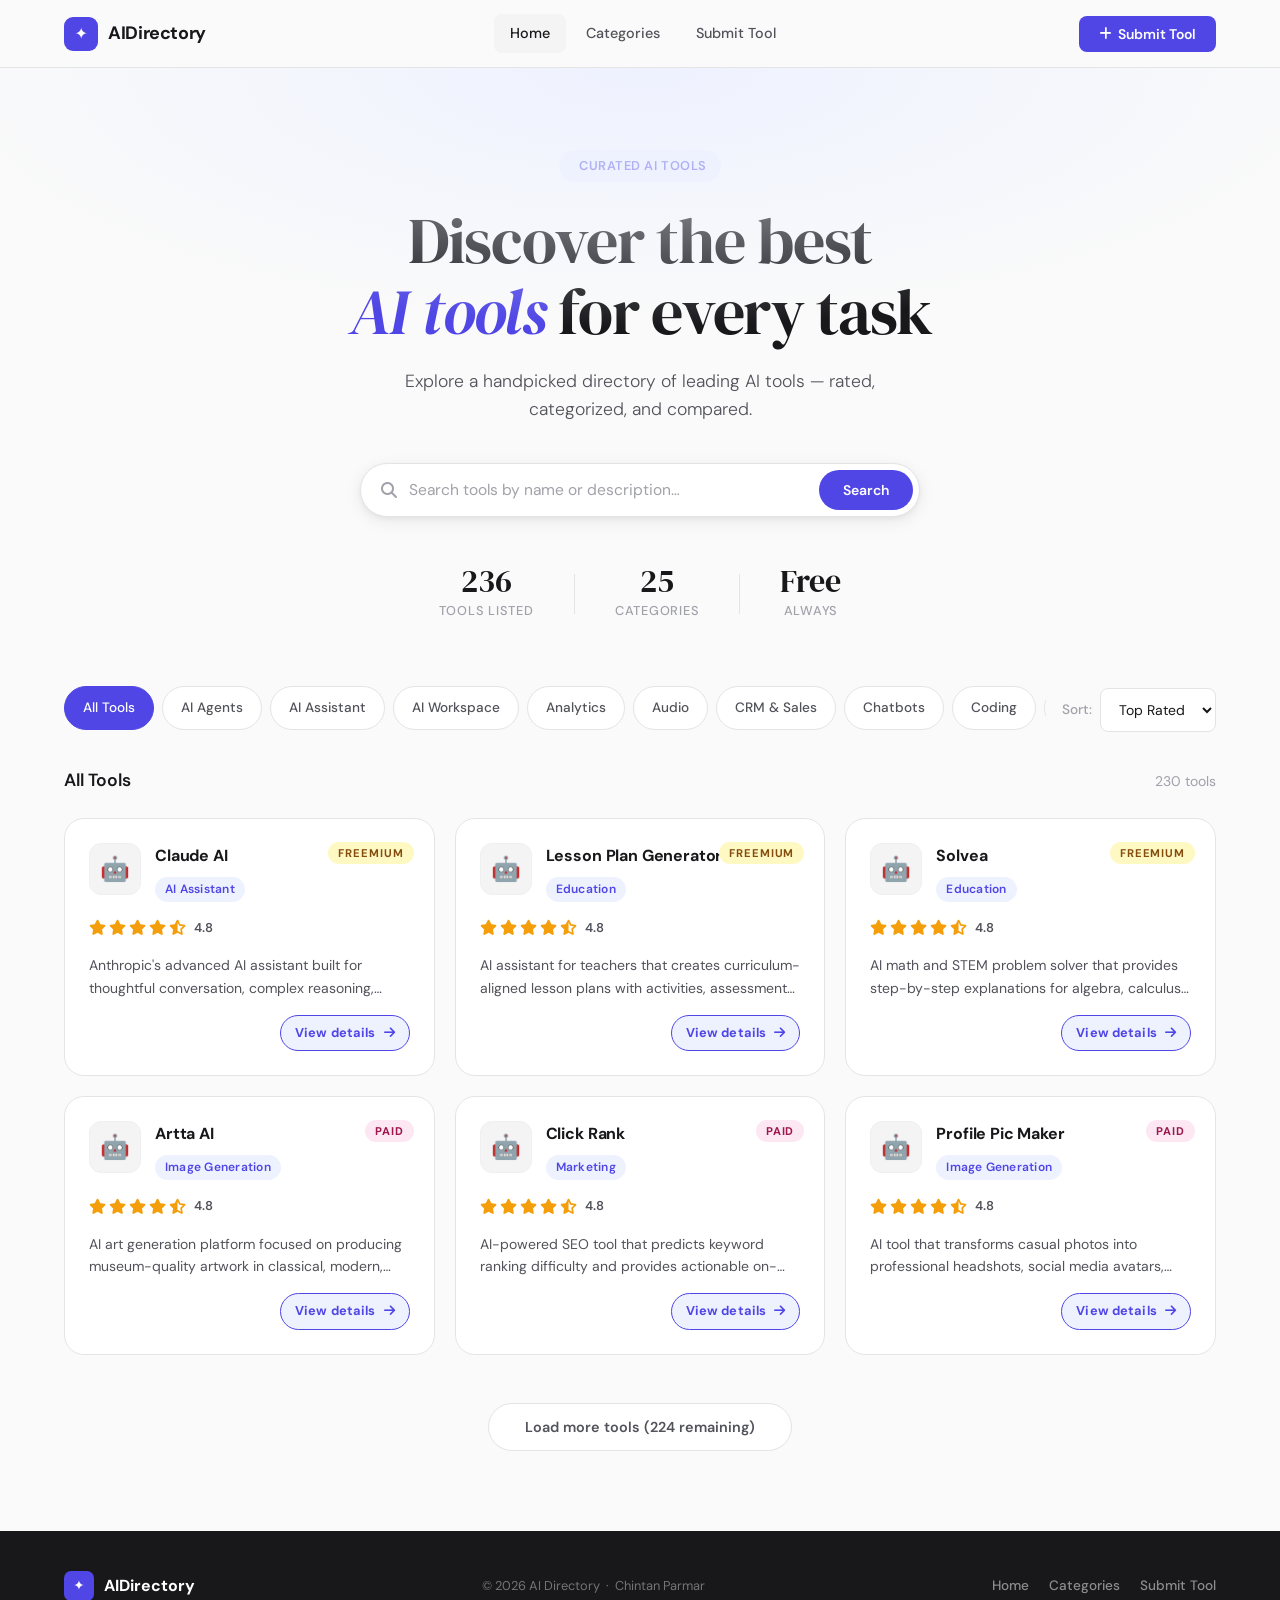
==== index.html @ 07e2c77e "Update index.html" ====
<!DOCTYPE html>
<html lang="en">
<head>
  <meta charset="UTF-8" />
  <meta name="viewport" content="width=device-width, initial-scale=1.0" />
  <title>AI Tool Directory — Discover the Best AI Tools</title>
  <meta name="description" content="Find and compare the best AI tools for text generation, image creation, video, audio, and coding." />

  <!-- Google Analytics -->
  <script async src="https://www.googletagmanager.com/gtag/js?id=G-E45DKPYH9H"></script>
  <script>
    window.dataLayer = window.dataLayer || [];
    function gtag(){dataLayer.push(arguments);}
    gtag('js', new Date());
    gtag('config', 'G-E45DKPYH9H');
  </script>

  <link rel="stylesheet" href="style.css" />
  <link rel="stylesheet" href="https://cdnjs.cloudflare.com/ajax/libs/font-awesome/6.5.0/css/all.min.css" crossorigin="anonymous" />
</head>
<body>

<!-- ── NAVIGATION ── -->
<nav class="nav" role="navigation" aria-label="Main navigation">
  <div class="container nav__inner">
    <a href="index.html" class="nav__logo">
      <div class="nav__logo-icon" aria-hidden="true">✦</div>
      <span>AI<strong>Directory</strong></span>
    </a>
    <div class="nav__links" role="menubar">
      <a href="index.html" class="nav__link" role="menuitem">Home</a>
      <a href="category.html" class="nav__link" role="menuitem">Categories</a>
      <a href="#" class="nav__link btn-submit" role="menuitem">Submit Tool</a>
    </div>
    <div class="nav__actions">
      <button class="btn-submit-nav"><i class="fas fa-plus" style="margin-right:6px"></i>Submit Tool</button>
      <button class="nav__hamburger" id="hamburger" aria-label="Open menu" aria-expanded="false" aria-controls="mobileMenu">
        <span></span><span></span><span></span>
      </button>
    </div>
  </div>
</nav>

<div class="nav__mobile" id="mobileMenu">
  <ul class="nav__mobile-links">
    <li><a href="index.html" class="nav__mobile-link">Home</a></li>
    <li><a href="category.html" class="nav__mobile-link">Categories</a></li>
    <li><a href="#" class="nav__mobile-link mobile-submit">Submit Tool</a></li>
  </ul>
</div>

<main>
  <!-- ── HERO ── -->
  <section class="hero">
    <div class="container">
      <div class="hero__tag"><i class="fas fa-sparkles"></i> Curated AI Tools</div>
      <h1 class="hero__title">Discover the best<br><em>AI tools</em> for every task</h1>
      <p class="hero__subtitle">Explore a handpicked directory of leading AI tools — rated, categorized, and compared.</p>
      <div class="hero__search" role="search">
        <i class="fas fa-search" aria-hidden="true"></i>
        <input type="search" id="heroSearch" placeholder="Search tools by name or description…" aria-label="Search AI tools" autocomplete="off" />
        <button class="hero__search-btn" id="heroSearchBtn">Search</button>
      </div>
      <div class="hero__stats">
        <div class="hero__stat">
          <div class="hero__stat-num">236</div>
          <div class="hero__stat-label">Tools Listed</div>
        </div>
        <div class="hero__stat-divider"></div>
        <div class="hero__stat">
          <div class="hero__stat-num">25</div>
          <div class="hero__stat-label">Categories</div>
        </div>
        <div class="hero__stat-divider"></div>
        <div class="hero__stat">
          <div class="hero__stat-num">Free</div>
          <div class="hero__stat-label">Always</div>
        </div>
      </div>
    </div>
  </section>

  <!-- ── FILTERS ── -->
  <section class="filters">
    <div class="container">
      <div class="filters__inner">
        <div class="filters__cats" id="categoryFilters" role="group" aria-label="Filter by category"></div>
        <div class="filters__sort">
          <label class="sort-label" for="sortSelect">Sort:</label>
          <select id="sortSelect" class="sort-select">
            <option value="rating">Top Rated</option>
            <option value="price">Free First</option>
            <option value="name">A – Z</option>
          </select>
        </div>
      </div>
    </div>
  </section>

  <!-- ── TOOL GRID ── -->
  <section class="tools-section">
    <div class="container">
      <div class="section-header">
        <h2 class="section-title">All Tools</h2>
        <span class="section-count" id="toolCount" aria-live="polite">Loading…</span>
      </div>
      <div class="tools-grid" id="toolsGrid" role="list"></div>
      <div class="load-more-wrap">
        <button class="btn-load-more hidden" id="loadMore">Load more tools</button>
      </div>
    </div>
  </section>
</main>

<!-- ── FOOTER ── -->
<footer role="contentinfo">
  <div class="container footer__inner">
    <div class="footer__logo">
      <div class="footer__logo-icon">✦</div>
      <span>AI<strong>Directory</strong></span>
    </div>
    <p class="footer__copy">
      © 2026 AI Directory &nbsp;·&nbsp;
      Chintan Parmar
    </p>
    <nav class="footer__links">
      <a href="index.html" class="footer__link">Home</a>
      <a href="category.html" class="footer__link">Categories</a>
      <a href="#" class="footer__link btn-submit">Submit Tool</a>
    </nav>
  </div>
</footer>

<script src="data.js"></script>
<script src="script.js"></script>
</body>
</html>
---- style.css ----
/* ============================================
   AI TOOL DIRECTORY — STYLESHEET
   Aesthetic: Refined Editorial / Minimal Luxury
   ============================================ */

@import url('https://fonts.googleapis.com/css2?family=DM+Sans:ital,opsz,wght@0,9..40,300;0,9..40,400;0,9..40,500;0,9..40,600;0,9..40,700;1,9..40,300&family=DM+Serif+Display:ital@0;1&display=swap');

/* ── Variables ── */
:root {
  --accent: #4f46e5;
  --accent-light: #eef2ff;
  --accent-dark: #3730a3;
  --accent-glow: rgba(79, 70, 229, 0.15);

  --bg: #fafafa;
  --surface: #ffffff;
  --surface-2: #f4f4f5;
  --border: #e4e4e7;
  --border-light: #f0f0f2;

  --text-primary: #18181b;
  --text-secondary: #52525b;
  --text-muted: #a1a1aa;
  --text-inverse: #ffffff;

  --radius-sm: 8px;
  --radius-md: 12px;
  --radius-lg: 20px;
  --radius-xl: 28px;

  --shadow-sm: 0 1px 3px rgba(0,0,0,0.06), 0 1px 2px rgba(0,0,0,0.04);
  --shadow-md: 0 4px 16px rgba(0,0,0,0.08), 0 2px 4px rgba(0,0,0,0.04);
  --shadow-lg: 0 12px 40px rgba(0,0,0,0.1), 0 4px 12px rgba(0,0,0,0.06);
  --shadow-accent: 0 8px 30px rgba(79, 70, 229, 0.25);

  --transition: 200ms cubic-bezier(0.4, 0, 0.2, 1);
  --transition-slow: 350ms cubic-bezier(0.4, 0, 0.2, 1);

  --font-display: 'DM Serif Display', Georgia, serif;
  --font-body: 'DM Sans', system-ui, -apple-system, sans-serif;

  --container: 1200px;
  --nav-h: 68px;
}

/* ── Reset & Base ── */
*, *::before, *::after { box-sizing: border-box; margin: 0; padding: 0; }

html { scroll-behavior: smooth; -webkit-font-smoothing: antialiased; }

body {
  font-family: var(--font-body);
  background: var(--bg);
  color: var(--text-primary);
  line-height: 1.6;
  min-height: 100vh;
  display: flex;
  flex-direction: column;
}

img { max-width: 100%; display: block; }
a { color: inherit; text-decoration: none; }
button { cursor: pointer; border: none; background: none; font-family: inherit; }
ul { list-style: none; }

/* ── Layout ── */
.container {
  width: 100%;
  max-width: var(--container);
  margin-inline: auto;
  padding-inline: 24px;
}

main { flex: 1; }

/* ── NAVIGATION ── */
.nav {
  position: sticky;
  top: 0;
  z-index: 100;
  height: var(--nav-h);
  background: rgba(250, 250, 250, 0.88);
  backdrop-filter: blur(20px);
  -webkit-backdrop-filter: blur(20px);
  border-bottom: 1px solid var(--border);
  transition: box-shadow var(--transition);
}

.nav.scrolled { box-shadow: var(--shadow-sm); }

.nav__inner {
  height: 100%;
  display: flex;
  align-items: center;
  justify-content: space-between;
  gap: 32px;
}

.nav__logo {
  display: flex;
  align-items: center;
  gap: 10px;
  font-weight: 700;
  font-size: 1.125rem;
  letter-spacing: -0.02em;
  color: var(--text-primary);
  white-space: nowrap;
}

.nav__logo-icon {
  width: 34px;
  height: 34px;
  background: var(--accent);
  border-radius: 9px;
  display: flex;
  align-items: center;
  justify-content: center;
  font-size: 1rem;
  color: white;
  flex-shrink: 0;
}

.nav__links {
  display: flex;
  align-items: center;
  gap: 4px;
  flex: 1;
  justify-content: center;
}

.nav__link {
  padding: 8px 16px;
  border-radius: var(--radius-sm);
  font-size: 0.9rem;
  font-weight: 500;
  color: var(--text-secondary);
  transition: all var(--transition);
}

.nav__link:hover, .nav__link.active {
  color: var(--text-primary);
  background: var(--surface-2);
}

.nav__actions { display: flex; align-items: center; gap: 12px; }

.btn-submit-nav {
  padding: 9px 20px;
  background: var(--accent);
  color: white;
  border-radius: var(--radius-sm);
  font-size: 0.875rem;
  font-weight: 600;
  transition: all var(--transition);
  white-space: nowrap;
}

.btn-submit-nav:hover {
  background: var(--accent-dark);
  transform: translateY(-1px);
  box-shadow: var(--shadow-accent);
}

/* Hamburger */
.nav__hamburger {
  display: none;
  flex-direction: column;
  gap: 5px;
  padding: 8px;
  border-radius: var(--radius-sm);
  transition: background var(--transition);
  min-width: 44px;
  min-height: 44px;
  align-items: center;
  justify-content: center;
}

.nav__hamburger:hover { background: var(--surface-2); }

.nav__hamburger span {
  display: block;
  width: 22px;
  height: 2px;
  background: var(--text-primary);
  border-radius: 2px;
  transition: all var(--transition);
}

.nav__hamburger.open span:nth-child(1) { transform: translateY(7px) rotate(45deg); }
.nav__hamburger.open span:nth-child(2) { opacity: 0; transform: scaleX(0); }
.nav__hamburger.open span:nth-child(3) { transform: translateY(-7px) rotate(-45deg); }

/* Mobile menu */
.nav__mobile {
  display: none;
  position: fixed;
  top: var(--nav-h);
  left: 0;
  right: 0;
  background: var(--surface);
  border-bottom: 1px solid var(--border);
  padding: 16px 24px 24px;
  box-shadow: var(--shadow-md);
  z-index: 99;
  animation: slideDown 200ms ease;
}

@keyframes slideDown {
  from { opacity: 0; transform: translateY(-8px); }
  to { opacity: 1; transform: translateY(0); }
}

.nav__mobile.open { display: block; }

.nav__mobile-links {
  display: flex;
  flex-direction: column;
  gap: 4px;
  margin-bottom: 16px;
}

.nav__mobile-link {
  padding: 12px 16px;
  border-radius: var(--radius-sm);
  font-weight: 500;
  color: var(--text-secondary);
  transition: all var(--transition);
}

.nav__mobile-link:hover { background: var(--surface-2); color: var(--text-primary); }

/* ── HERO ── */
.hero {
  padding: 80px 0 64px;
  text-align: center;
  position: relative;
  overflow: hidden;
}

.hero::before {
  content: '';
  position: absolute;
  inset: 0;
  background: radial-gradient(ellipse 80% 60% at 50% 0%, var(--accent-light) 0%, transparent 70%);
  pointer-events: none;
}

.hero__tag {
  display: inline-flex;
  align-items: center;
  gap: 6px;
  padding: 6px 14px;
  background: var(--accent-light);
  color: var(--accent);
  border-radius: 100px;
  font-size: 0.8rem;
  font-weight: 600;
  letter-spacing: 0.04em;
  text-transform: uppercase;
  margin-bottom: 24px;
}

.hero__title {
  font-family: var(--font-display);
  font-size: clamp(2.5rem, 6vw, 4rem);
  font-weight: 400;
  line-height: 1.1;
  letter-spacing: -0.02em;
  color: var(--text-primary);
  margin-bottom: 20px;
  max-width: 700px;
  margin-inline: auto;
}

.hero__title em {
  font-style: italic;
  color: var(--accent);
}

.hero__subtitle {
  font-size: 1.1rem;
  color: var(--text-secondary);
  max-width: 480px;
  margin-inline: auto;
  margin-bottom: 40px;
  font-weight: 300;
}

.hero__search {
  display: flex;
  align-items: center;
  max-width: 560px;
  margin-inline: auto;
  background: var(--surface);
  border: 1.5px solid var(--border);
  border-radius: var(--radius-xl);
  padding: 6px 6px 6px 20px;
  gap: 12px;
  box-shadow: var(--shadow-md);
  transition: all var(--transition);
}

.hero__search:focus-within {
  border-color: var(--accent);
  box-shadow: 0 0 0 4px var(--accent-glow), var(--shadow-md);
}

.hero__search i {
  color: var(--text-muted);
  font-size: 1rem;
  flex-shrink: 0;
}

.hero__search input {
  flex: 1;
  border: none;
  outline: none;
  font-family: inherit;
  font-size: 0.975rem;
  background: transparent;
  color: var(--text-primary);
  min-width: 0;
}

.hero__search input::placeholder { color: var(--text-muted); }

.hero__search-btn {
  padding: 11px 24px;
  background: var(--accent);
  color: white;
  border-radius: 100px;
  font-size: 0.875rem;
  font-weight: 600;
  transition: all var(--transition);
  white-space: nowrap;
}

.hero__search-btn:hover {
  background: var(--accent-dark);
  transform: translateY(-1px);
}

.hero__stats {
  display: flex;
  align-items: center;
  justify-content: center;
  gap: 40px;
  margin-top: 48px;
}

.hero__stat { text-align: center; }

.hero__stat-num {
  font-family: var(--font-display);
  font-size: 2rem;
  color: var(--text-primary);
  line-height: 1;
}

.hero__stat-label {
  font-size: 0.8rem;
  color: var(--text-muted);
  font-weight: 500;
  margin-top: 4px;
  text-transform: uppercase;
  letter-spacing: 0.06em;
}

.hero__stat-divider {
  width: 1px;
  height: 40px;
  background: var(--border);
}

/* ── FILTERS ── */
.filters {
  padding: 0 0 32px;
  position: relative;
}

.filters__inner {
  display: flex;
  align-items: center;
  gap: 16px;
  flex-wrap: wrap;
}

.filters__cats {
  display: flex;
  align-items: center;
  gap: 8px;
  overflow-x: auto;
  flex: 1;
  padding-bottom: 4px;
  -ms-overflow-style: none;
  scrollbar-width: none;
}
.filters__cats::-webkit-scrollbar { display: none; }

.filter-btn {
  padding: 8px 18px;
  border-radius: 100px;
  font-size: 0.85rem;
  font-weight: 500;
  color: var(--text-secondary);
  background: var(--surface);
  border: 1.5px solid var(--border);
  white-space: nowrap;
  transition: all var(--transition);
  min-height: 44px;
  display: inline-flex;
  align-items: center;
}

.filter-btn:hover {
  border-color: var(--accent);
  color: var(--accent);
  background: var(--accent-light);
}

.filter-btn.active {
  background: var(--accent);
  border-color: var(--accent);
  color: white;
}

.filters__sort {
  display: flex;
  align-items: center;
  gap: 8px;
  flex-shrink: 0;
}

.sort-label {
  font-size: 0.85rem;
  color: var(--text-muted);
  font-weight: 500;
  white-space: nowrap;
}

.sort-select {
  padding: 9px 14px;
  border: 1.5px solid var(--border);
  border-radius: var(--radius-sm);
  font-size: 0.875rem;
  font-family: inherit;
  background: var(--surface);
  color: var(--text-primary);
  outline: none;
  cursor: pointer;
  transition: border-color var(--transition);
  min-height: 44px;
}

.sort-select:focus { border-color: var(--accent); }

/* ── SECTION HEADER ── */
.section-header {
  display: flex;
  align-items: baseline;
  justify-content: space-between;
  margin-bottom: 24px;
  flex-wrap: wrap;
  gap: 8px;
}

.section-title {
  font-size: 1.1rem;
  font-weight: 600;
  color: var(--text-primary);
}

.section-count {
  font-size: 0.875rem;
  color: var(--text-muted);
}

/* ── TOOL GRID ── */
.tools-section { padding-bottom: 80px; }

.tools-grid {
  display: grid;
  grid-template-columns: repeat(3, 1fr);
  gap: 20px;
  margin-bottom: 40px;
}

/* ── TOOL CARD ── */
.tool-card {
  background: var(--surface);
  border: 1.5px solid var(--border);
  border-radius: var(--radius-lg);
  padding: 24px;
  cursor: pointer;
  transition: all var(--transition-slow);
  display: flex;
  flex-direction: column;
  gap: 16px;
  position: relative;
  overflow: hidden;
}

.tool-card::before {
  content: '';
  position: absolute;
  inset: 0;
  background: linear-gradient(135deg, var(--accent-light) 0%, transparent 60%);
  opacity: 0;
  transition: opacity var(--transition-slow);
  pointer-events: none;
}

.tool-card:hover {
  border-color: var(--accent);
  box-shadow: var(--shadow-lg);
  transform: translateY(-3px);
}

.tool-card:hover::before { opacity: 1; }

.card__header {
  display: flex;
  align-items: flex-start;
  gap: 14px;
}

.card__icon {
  width: 52px;
  height: 52px;
  border-radius: var(--radius-md);
  background: var(--surface-2);
  display: flex;
  align-items: center;
  justify-content: center;
  font-size: 1.5rem;
  flex-shrink: 0;
  border: 1px solid var(--border-light);
  transition: background var(--transition);
  overflow: hidden;
}

.card__icon img {
  width: 32px;
  height: 32px;
  object-fit: contain;
  border-radius: 6px;
}

.tool-card:hover .card__icon { background: var(--accent-light); }

.card__meta { flex: 1; min-width: 0; }

.card__name {
  font-size: 1rem;
  font-weight: 700;
  color: var(--text-primary);
  letter-spacing: -0.01em;
  margin-bottom: 6px;
  white-space: nowrap;
  overflow: hidden;
  text-overflow: ellipsis;
}

.card__category-badge {
  display: inline-flex;
  align-items: center;
  gap: 4px;
  font-size: 0.75rem;
  font-weight: 600;
  color: var(--accent);
  background: var(--accent-light);
  padding: 3px 10px;
  border-radius: 100px;
  letter-spacing: 0.02em;
}

.card__pricing {
  position: absolute;
  top: 20px;
  right: 20px;
}

.pricing-badge {
  font-size: 0.7rem;
  font-weight: 700;
  letter-spacing: 0.08em;
  text-transform: uppercase;
  padding: 4px 10px;
  border-radius: 100px;
}

.pricing-badge.free {
  background: #dcfce7;
  color: #16a34a;
}

.pricing-badge.freemium {
  background: #fef9c3;
  color: #854d0e;
}

.pricing-badge.paid {
  background: #fce7f3;
  color: #9d174d;
}

.card__rating {
  display: flex;
  align-items: center;
  gap: 8px;
}

.stars {
  display: flex;
  gap: 3px;
  align-items: center;
}

/* All 5 stars always show */
.star {
  font-size: 0.95rem;
  line-height: 1;
  display: inline-flex;
  align-items: center;
}

/* Filled star — golden yellow */
.star.filled { color: #f59e0b; }

/* Half star — golden yellow */
.star.half { color: #f59e0b; }

/* Empty star — light gray */
.star.empty { color: #d1d5db; }

.rating-num {
  font-size: 0.8rem;
  font-weight: 600;
  color: var(--text-secondary);
}

.card__desc {
  font-size: 0.875rem;
  color: var(--text-secondary);
  line-height: 1.6;
  display: -webkit-box;
  -webkit-line-clamp: 2;
  -webkit-box-orient: vertical;
  overflow: hidden;
  flex: 1;
}

.card__arrow {
  display: flex;
  align-items: center;
  justify-content: flex-end;
  margin-top: auto;
}

.card__arrow-btn {
  display: inline-flex;
  align-items: center;
  gap: 8px;
  font-size: 0.8rem;
  font-weight: 700;
  color: var(--accent);
  background: var(--accent-light);
  padding: 7px 14px;
  border-radius: 100px;
  border: 1.5px solid var(--accent);
  transition: all var(--transition);
  letter-spacing: 0.01em;
}

.tool-card:hover .card__arrow-btn {
  background: var(--accent);
  color: white;
  gap: 12px;
  box-shadow: 0 4px 12px rgba(79,70,229,0.3);
}

/* ── LOAD MORE ── */
.load-more-wrap {
  text-align: center;
  padding-top: 8px;
}

.btn-load-more {
  padding: 13px 36px;
  background: var(--surface);
  border: 1.5px solid var(--border);
  border-radius: 100px;
  font-size: 0.9rem;
  font-weight: 600;
  color: var(--text-secondary);
  transition: all var(--transition);
  min-height: 48px;
}

.btn-load-more:hover {
  border-color: var(--accent);
  color: var(--accent);
  background: var(--accent-light);
  transform: translateY(-1px);
  box-shadow: var(--shadow-sm);
}

/* ── EMPTY STATE ── */
.empty-state {
  grid-column: 1 / -1;
  text-align: center;
  padding: 80px 24px;
  display: flex;
  flex-direction: column;
  align-items: center;
  gap: 12px;
}

.empty-state__icon {
  font-size: 3rem;
  margin-bottom: 8px;
  opacity: 0.5;
}

.empty-state__title {
  font-size: 1.125rem;
  font-weight: 700;
  color: var(--text-primary);
}

.empty-state__desc { font-size: 0.9rem; color: var(--text-muted); }

/* ── CATEGORY PAGE ── */
.category-hero {
  padding: 60px 0 48px;
  border-bottom: 1px solid var(--border);
  margin-bottom: 48px;
}

.breadcrumb {
  display: flex;
  align-items: center;
  gap: 8px;
  font-size: 0.85rem;
  color: var(--text-muted);
  margin-bottom: 20px;
}

.breadcrumb a { color: var(--text-muted); transition: color var(--transition); }
.breadcrumb a:hover { color: var(--accent); }
.breadcrumb i { font-size: 0.7rem; }

.category-hero__icon {
  font-size: 2.5rem;
  margin-bottom: 12px;
}

.category-hero__title {
  font-family: var(--font-display);
  font-size: clamp(2rem, 5vw, 3rem);
  font-weight: 400;
  letter-spacing: -0.02em;
  margin-bottom: 12px;
}

.category-hero__meta {
  display: flex;
  align-items: center;
  gap: 16px;
  font-size: 0.9rem;
  color: var(--text-secondary);
}

/* ── TOOL DETAIL PAGE ── */
.detail-hero {
  padding: 60px 0 48px;
  background: linear-gradient(180deg, var(--accent-light) 0%, transparent 100%);
  margin-bottom: 0;
}

.detail-hero__inner {
  display: grid;
  grid-template-columns: 1fr auto;
  gap: 48px;
  align-items: start;
}

.detail-hero__icon {
  width: 80px;
  height: 80px;
  border-radius: var(--radius-lg);
  background: var(--surface);
  border: 1.5px solid var(--border);
  display: flex;
  align-items: center;
  justify-content: center;
  font-size: 2.2rem;
  margin-bottom: 20px;
  box-shadow: var(--shadow-sm);
  overflow: hidden;
}

.detail-hero__icon img {
  width: 48px;
  height: 48px;
  object-fit: contain;
  border-radius: 8px;
}

.detail-hero__title {
  font-family: var(--font-display);
  font-size: clamp(2rem, 5vw, 3rem);
  font-weight: 400;
  letter-spacing: -0.02em;
  margin-bottom: 16px;
  color: var(--text-primary);
}

.detail-hero__badges {
  display: flex;
  align-items: center;
  gap: 12px;
  flex-wrap: wrap;
  margin-bottom: 20px;
}

.detail-hero__rating {
  display: flex;
  align-items: center;
  gap: 8px;
}

/* Bigger stars on detail page */
.detail-hero__rating .star {
  font-size: 1.4rem;
}

.detail-hero__actions { display: flex; flex-direction: column; gap: 12px; align-items: flex-end; }

.btn-visit {
  display: inline-flex;
  align-items: center;
  gap: 8px;
  padding: 14px 28px;
  background: var(--accent);
  color: white;
  border-radius: var(--radius-md);
  font-size: 0.95rem;
  font-weight: 600;
  transition: all var(--transition);
  white-space: nowrap;
}

.btn-visit:hover {
  background: var(--accent-dark);
  transform: translateY(-2px);
  box-shadow: var(--shadow-accent);
}

.btn-back {
  display: inline-flex;
  align-items: center;
  gap: 6px;
  font-size: 0.85rem;
  font-weight: 500;
  color: var(--text-muted);
  padding: 8px 16px;
  border-radius: var(--radius-sm);
  transition: all var(--transition);
  border: 1.5px solid var(--border);
  background: var(--surface);
}

.btn-back:hover { color: var(--accent); border-color: var(--accent); background: var(--accent-light); }

/* Detail Content */
.detail-content {
  display: grid;
  grid-template-columns: 2fr 1fr;
  gap: 48px;
  padding: 48px 0 80px;
  align-items: start;
}

.detail-section {
  margin-bottom: 40px;
}

.detail-section:last-child { margin-bottom: 0; }

.detail-section-title {
  font-size: 0.75rem;
  font-weight: 700;
  letter-spacing: 0.1em;
  text-transform: uppercase;
  color: var(--text-muted);
  margin-bottom: 16px;
}

.detail-description {
  font-size: 1rem;
  line-height: 1.8;
  color: var(--text-secondary);
}

.features-list {
  display: flex;
  flex-direction: column;
  gap: 10px;
}

.feature-item {
  display: flex;
  align-items: center;
  gap: 12px;
  font-size: 0.9rem;
  color: var(--text-secondary);
  padding: 12px 16px;
  background: var(--surface-2);
  border-radius: var(--radius-md);
  border: 1px solid var(--border-light);
}

.feature-item i {
  color: var(--accent);
  font-size: 0.85rem;
  flex-shrink: 0;
  width: 16px;
  text-align: center;
}

/* Detail sidebar */
.detail-sidebar {
  position: sticky;
  top: calc(var(--nav-h) + 24px);
  display: flex;
  flex-direction: column;
  gap: 24px;
}

.sidebar-card {
  background: var(--surface);
  border: 1.5px solid var(--border);
  border-radius: var(--radius-lg);
  padding: 24px;
}

.sidebar-card-title {
  font-size: 0.75rem;
  font-weight: 700;
  letter-spacing: 0.1em;
  text-transform: uppercase;
  color: var(--text-muted);
  margin-bottom: 16px;
}

.info-row {
  display: flex;
  align-items: center;
  justify-content: space-between;
  padding: 10px 0;
  border-bottom: 1px solid var(--border-light);
  font-size: 0.875rem;
}

.info-row:last-child { border-bottom: none; }
.info-row__label { color: var(--text-muted); font-weight: 500; }
.info-row__val { color: var(--text-primary); font-weight: 600; }

/* Similar Tools */
.similar-grid {
  display: flex;
  flex-direction: column;
  gap: 12px;
}

.similar-card {
  display: flex;
  align-items: center;
  gap: 14px;
  padding: 14px;
  background: var(--surface-2);
  border: 1px solid var(--border-light);
  border-radius: var(--radius-md);
  cursor: pointer;
  transition: all var(--transition);
}

.similar-card:hover {
  border-color: var(--accent);
  background: var(--accent-light);
}

.similar-card__icon {
  width: 40px;
  height: 40px;
  border-radius: var(--radius-sm);
  background: var(--surface);
  display: flex;
  align-items: center;
  justify-content: center;
  font-size: 1.2rem;
  flex-shrink: 0;
  border: 1px solid var(--border);
  overflow: hidden;
}

.similar-card__icon img {
  width: 26px;
  height: 26px;
  object-fit: contain;
  border-radius: 4px;
}

.similar-card__info { flex: 1; min-width: 0; }

.similar-card__name {
  font-size: 0.875rem;
  font-weight: 600;
  color: var(--text-primary);
  margin-bottom: 2px;
}

.similar-card__rating { font-size: 0.75rem; color: var(--text-muted); }

/* ── FOOTER ── */
footer {
  background: var(--text-primary);
  color: var(--text-inverse);
  padding: 40px 0;
}

.footer__inner {
  display: flex;
  align-items: center;
  justify-content: space-between;
  gap: 24px;
  flex-wrap: wrap;
}

.footer__logo {
  display: flex;
  align-items: center;
  gap: 10px;
  font-weight: 700;
  font-size: 1rem;
}

.footer__logo-icon {
  width: 30px;
  height: 30px;
  background: var(--accent);
  border-radius: 7px;
  display: flex;
  align-items: center;
  justify-content: center;
  font-size: 0.85rem;
}

.footer__copy {
  font-size: 0.8rem;
  color: rgba(255,255,255,0.4);
  text-align: center;
}

.footer__links {
  display: flex;
  gap: 20px;
}

.footer__link {
  font-size: 0.85rem;
  color: rgba(255,255,255,0.5);
  font-weight: 500;
  transition: color var(--transition);
}

.footer__link:hover { color: rgba(255,255,255,0.9); }

/* ── ANIMATIONS ── */
@keyframes fadeInUp {
  from { opacity: 0; transform: translateY(16px); }
  to { opacity: 1; transform: translateY(0); }
}

.tool-card { animation: fadeInUp 300ms ease both; }
.tool-card:nth-child(1) { animation-delay: 0ms; }
.tool-card:nth-child(2) { animation-delay: 40ms; }
.tool-card:nth-child(3) { animation-delay: 80ms; }
.tool-card:nth-child(4) { animation-delay: 120ms; }
.tool-card:nth-child(5) { animation-delay: 160ms; }
.tool-card:nth-child(6) { animation-delay: 200ms; }

/* ── NOT FOUND ── */
.not-found {
  text-align: center;
  padding: 120px 24px;
}

.not-found__code {
  font-family: var(--font-display);
  font-size: 6rem;
  color: var(--border);
  line-height: 1;
  margin-bottom: 16px;
}

.not-found__title {
  font-size: 1.5rem;
  font-weight: 700;
  margin-bottom: 12px;
}

.not-found__desc {
  color: var(--text-muted);
  margin-bottom: 32px;
}

.btn-primary {
  display: inline-flex;
  align-items: center;
  gap: 8px;
  padding: 13px 28px;
  background: var(--accent);
  color: white;
  border-radius: var(--radius-md);
  font-size: 0.95rem;
  font-weight: 600;
  transition: all var(--transition);
}

.btn-primary:hover {
  background: var(--accent-dark);
  transform: translateY(-1px);
  box-shadow: var(--shadow-accent);
}

/* ── FOCUS STATES (Accessibility) ── */
:focus-visible {
  outline: 2px solid var(--accent);
  outline-offset: 3px;
  border-radius: 4px;
}

/* ── RESPONSIVE ── */
@media (max-width: 1024px) {
  .tools-grid { grid-template-columns: repeat(2, 1fr); }
  .detail-content { grid-template-columns: 1fr; gap: 32px; }
  .detail-sidebar { position: static; }
  .detail-hero__inner { grid-template-columns: 1fr; gap: 24px; }
  .detail-hero__actions { align-items: flex-start; }
}

@media (max-width: 768px) {
  .nav__links, .nav__actions .btn-submit-nav { display: none; }
  .nav__hamburger { display: flex; }

  .hero { padding: 48px 0 40px; }
  .hero__stats { gap: 24px; }
  .hero__stat-num { font-size: 1.5rem; }

  .filters__inner { flex-wrap: nowrap; align-items: center; }
  .filters__sort { flex-shrink: 0; }

  .tools-grid { grid-template-columns: 1fr; }

  .category-hero { padding: 40px 0 32px; }
  .section-header { flex-direction: column; align-items: flex-start; }

  .footer__inner { flex-direction: column; text-align: center; }
  .footer__links { justify-content: center; }
}

@media (max-width: 480px) {
  .container { padding-inline: 16px; }
  .hero__search { padding: 6px 6px 6px 14px; }
  .hero__search-btn { padding: 10px 16px; font-size: 0.8rem; }
  .hero__stats { display: none; }
  .tool-card { padding: 18px; }
}

/* ── UTILITY ── */
.hidden { display: none !important; }
.sr-only {
  position: absolute;
  width: 1px; height: 1px;
  padding: 0; margin: -1px;
  overflow: hidden; clip: rect(0,0,0,0);
  border: 0;
}
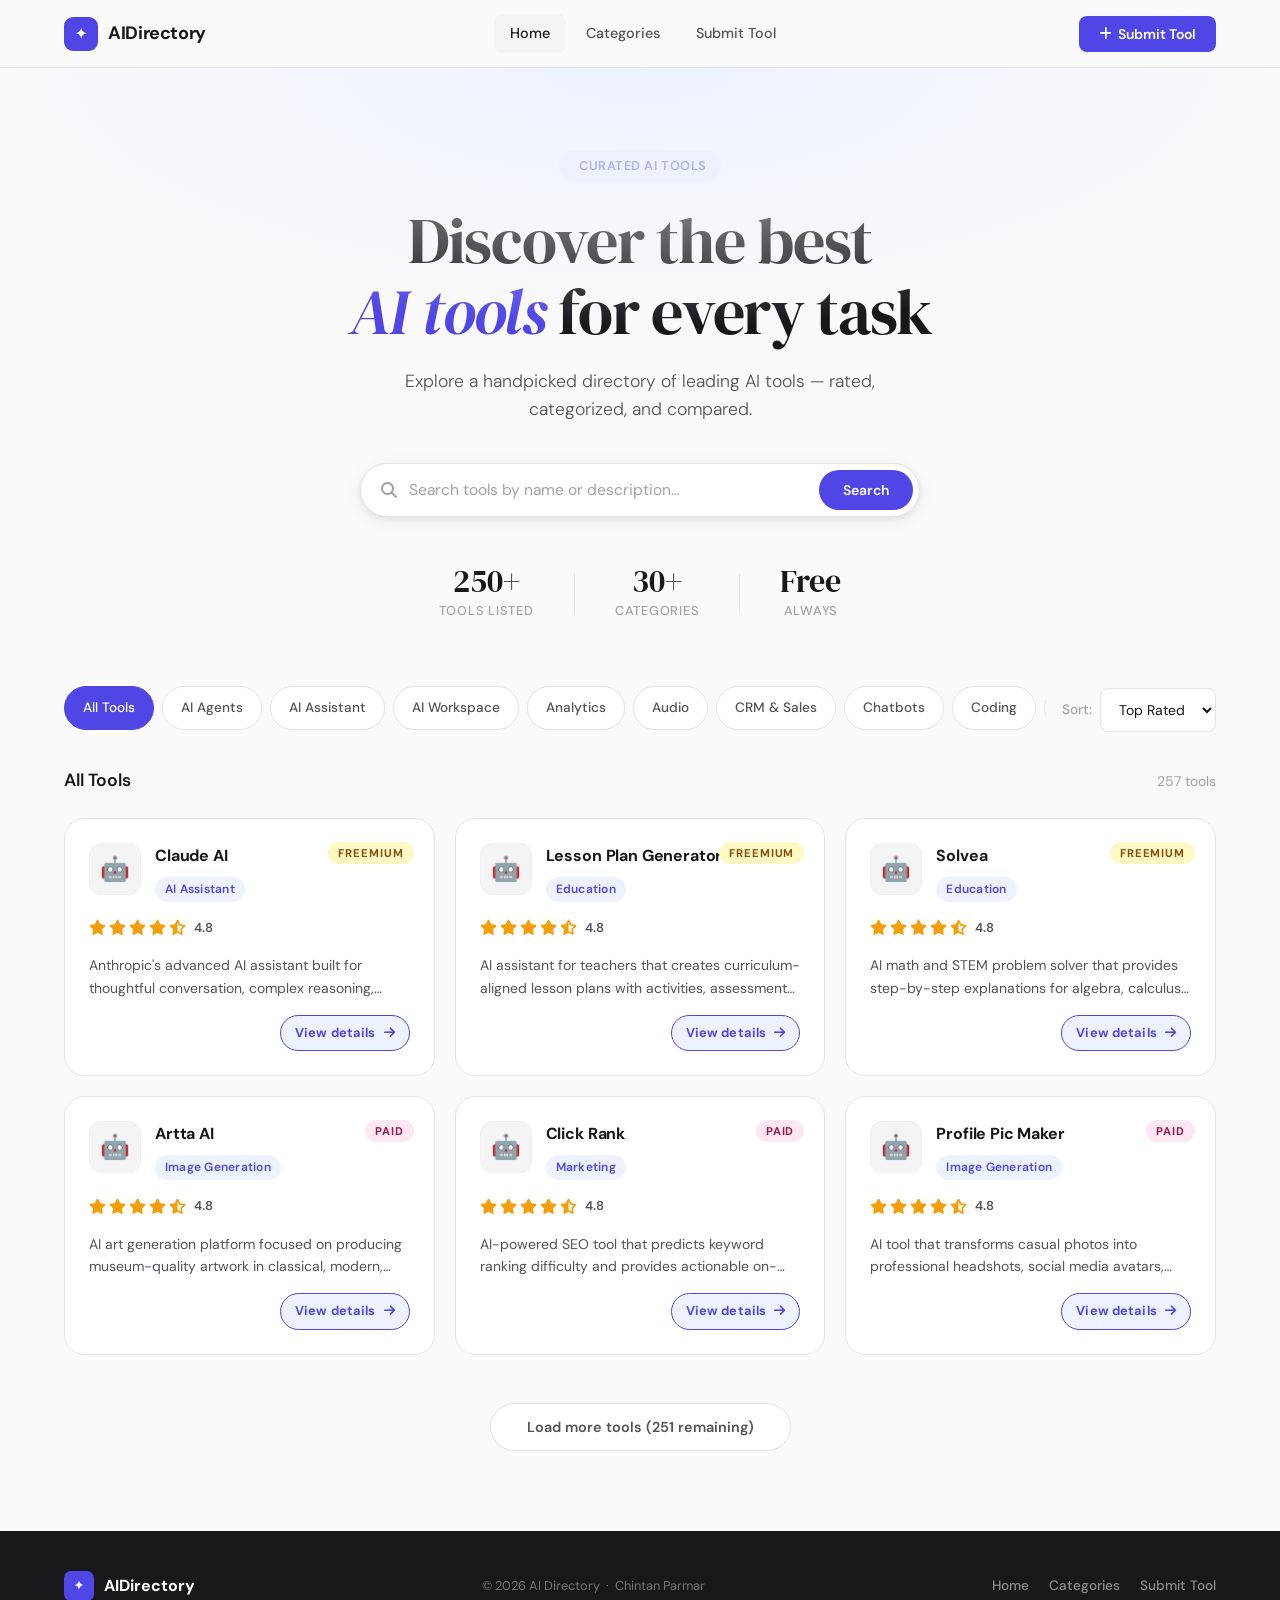
==== commit 5bcb23f8: "Update index.html" ====
--- a/index.html
+++ b/index.html
@@ -63,12 +63,12 @@
       </div>
       <div class="hero__stats">
         <div class="hero__stat">
-          <div class="hero__stat-num">236</div>
+          <div class="hero__stat-num">250+</div>
           <div class="hero__stat-label">Tools Listed</div>
         </div>
         <div class="hero__stat-divider"></div>
         <div class="hero__stat">
-          <div class="hero__stat-num">25</div>
+          <div class="hero__stat-num">30+</div>
           <div class="hero__stat-label">Categories</div>
         </div>
         <div class="hero__stat-divider"></div>
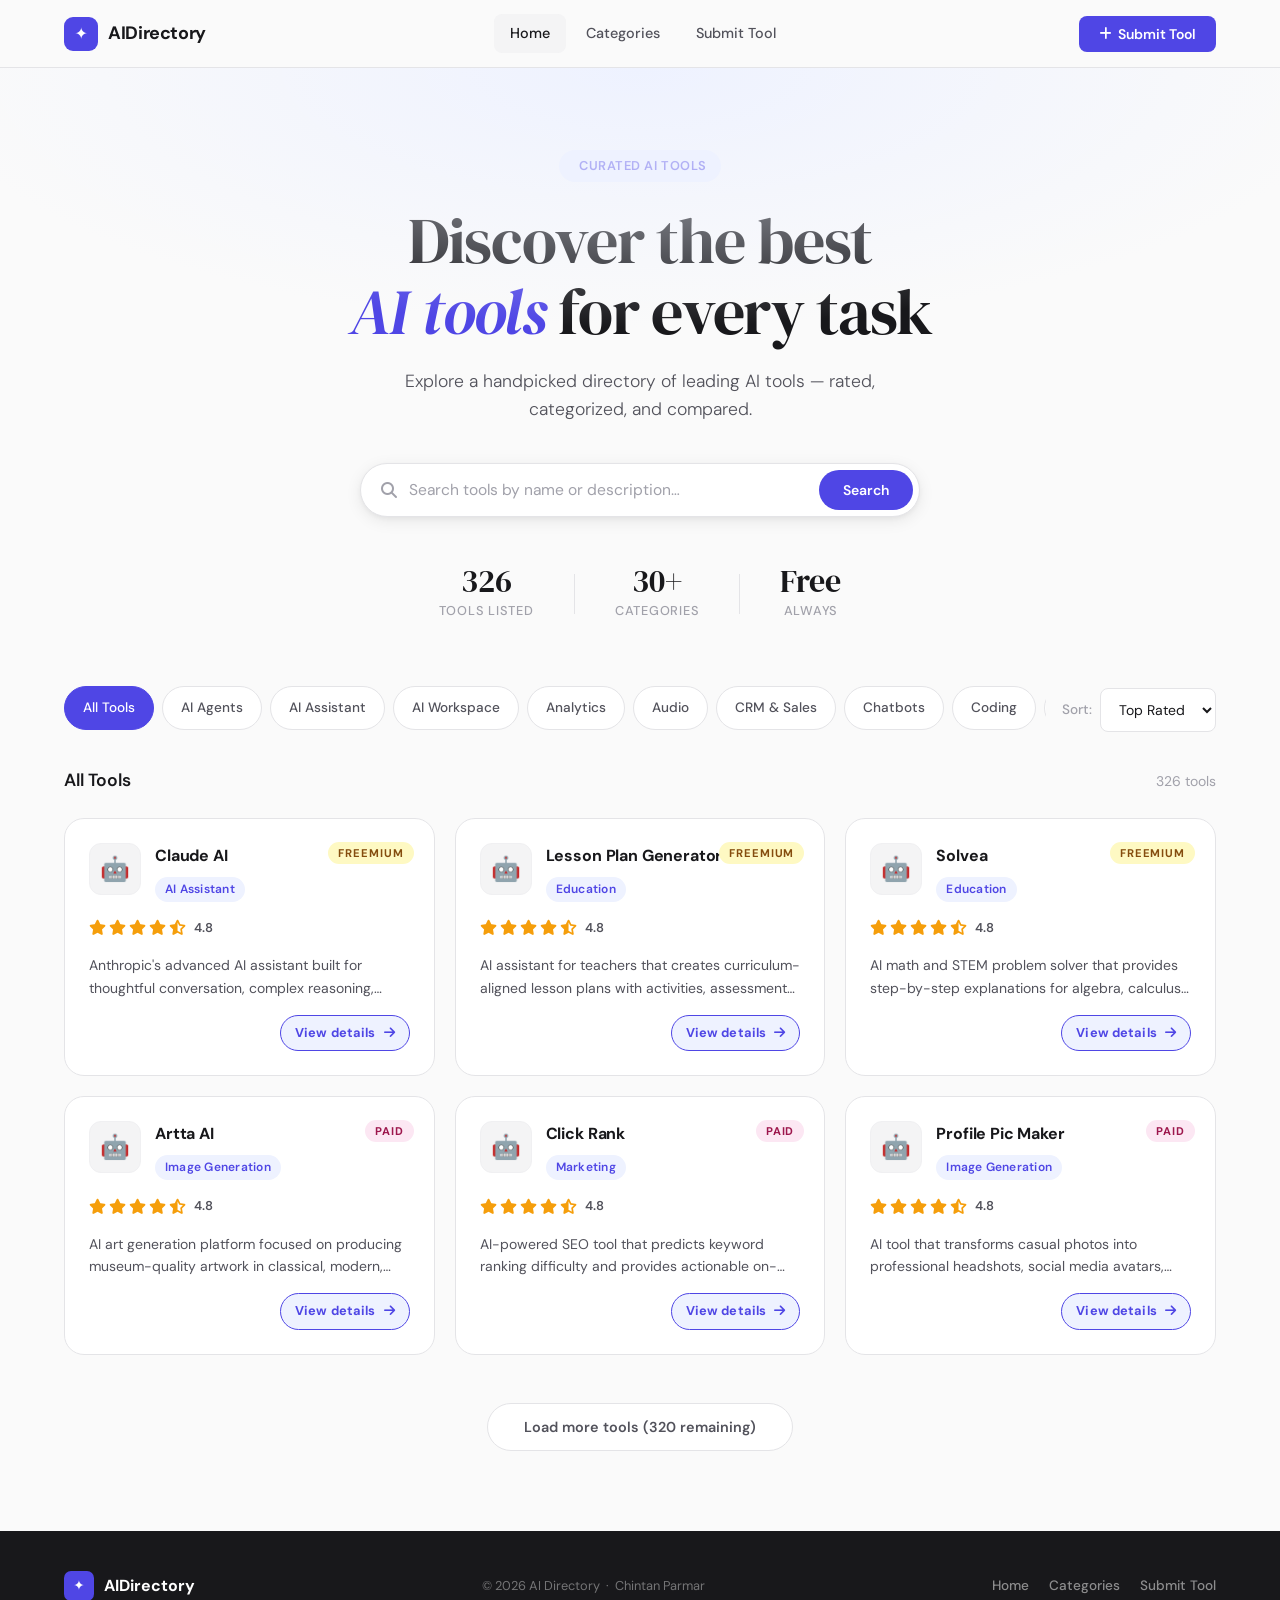
==== commit 493310d0: "Update index.html" ====
--- a/index.html
+++ b/index.html
@@ -6,7 +6,6 @@
   <title>AI Tool Directory — Discover the Best AI Tools</title>
   <meta name="description" content="Find and compare the best AI tools for text generation, image creation, video, audio, and coding." />
 
-  <!-- Google Analytics -->
   <script async src="https://www.googletagmanager.com/gtag/js?id=G-E45DKPYH9H"></script>
   <script>
     window.dataLayer = window.dataLayer || [];
@@ -63,7 +62,7 @@
       </div>
       <div class="hero__stats">
         <div class="hero__stat">
-          <div class="hero__stat-num">250+</div>
+          <div class="hero__stat-num">326</div>
           <div class="hero__stat-label">Tools Listed</div>
         </div>
         <div class="hero__stat-divider"></div>
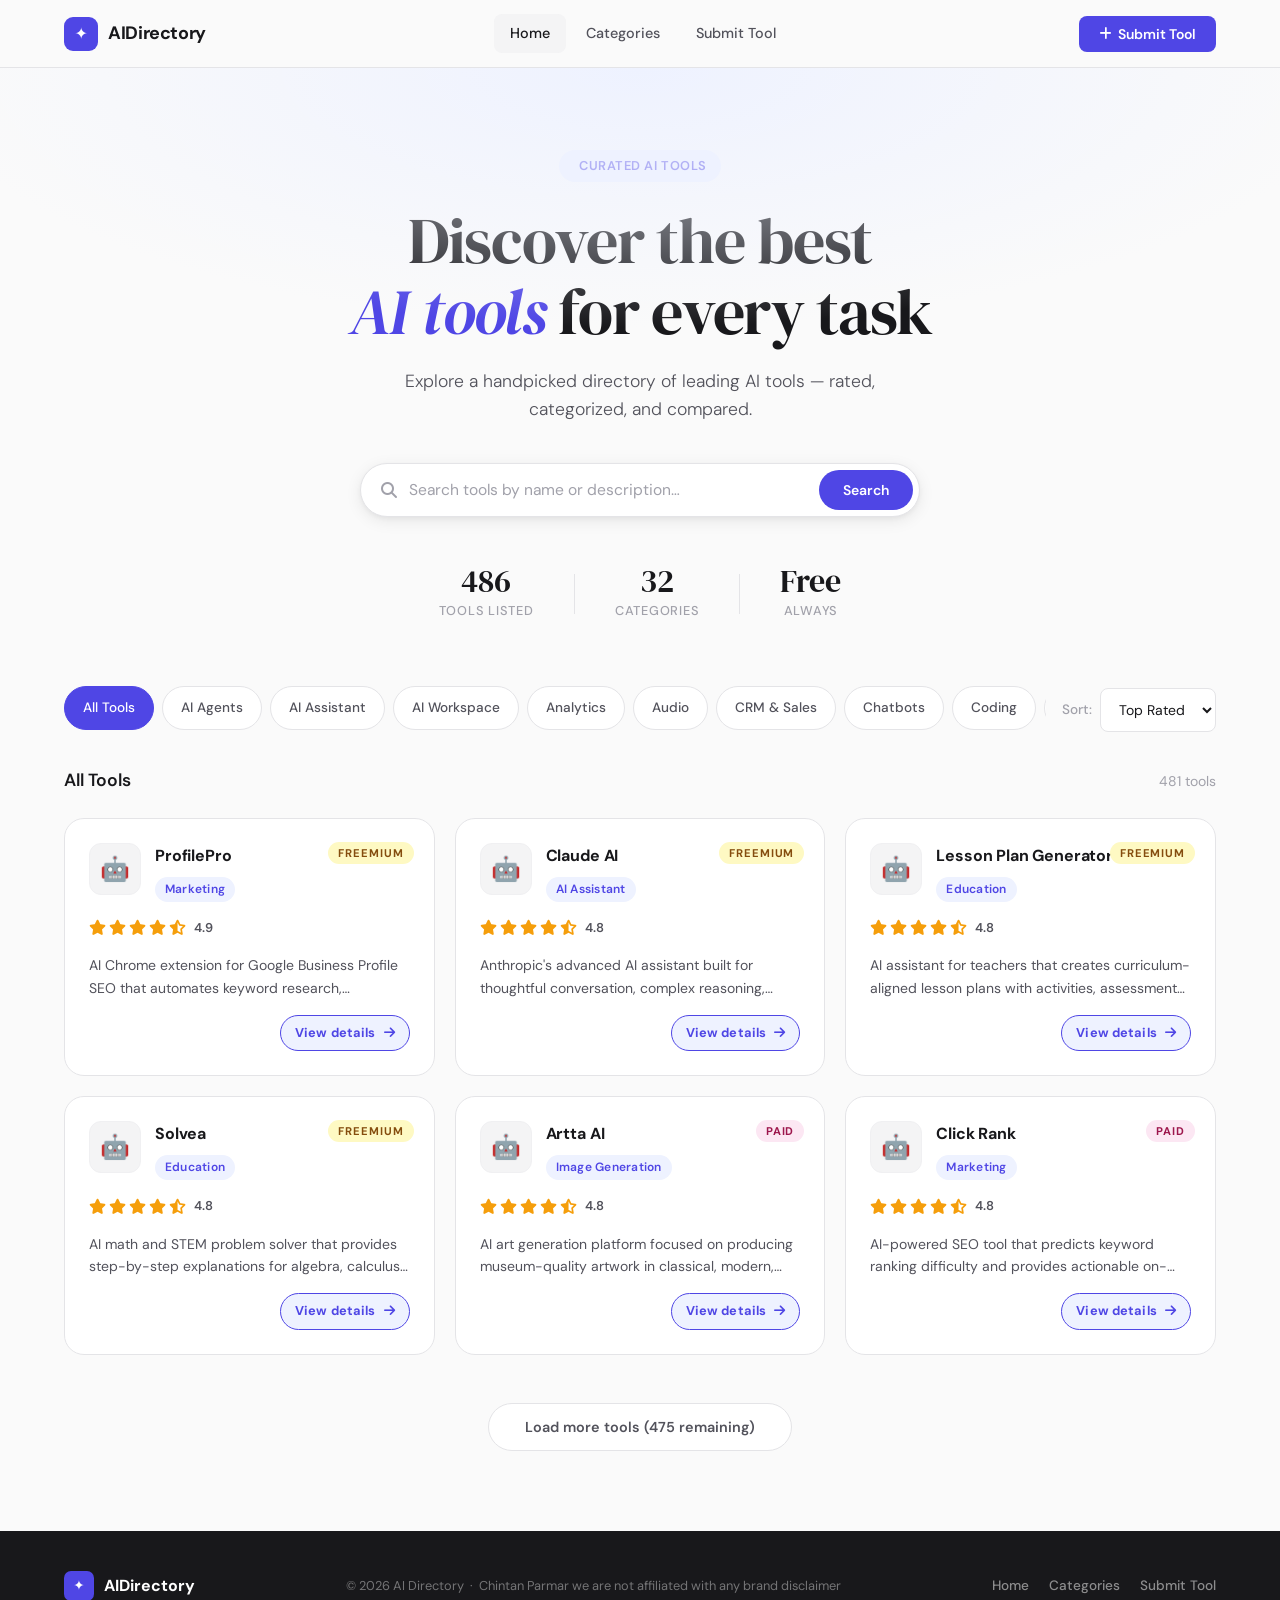
==== commit 1c603754: "Update index.html" ====
--- a/index.html
+++ b/index.html
@@ -62,12 +62,12 @@
       </div>
       <div class="hero__stats">
         <div class="hero__stat">
-          <div class="hero__stat-num">326</div>
+          <div class="hero__stat-num">486</div>
           <div class="hero__stat-label">Tools Listed</div>
         </div>
         <div class="hero__stat-divider"></div>
         <div class="hero__stat">
-          <div class="hero__stat-num">30+</div>
+          <div class="hero__stat-num">32</div>
           <div class="hero__stat-label">Categories</div>
         </div>
         <div class="hero__stat-divider"></div>
@@ -121,6 +121,7 @@
     <p class="footer__copy">
       © 2026 AI Directory &nbsp;·&nbsp;
       Chintan Parmar
+      we are not affiliated with any brand disclaimer
     </p>
     <nav class="footer__links">
       <a href="index.html" class="footer__link">Home</a>
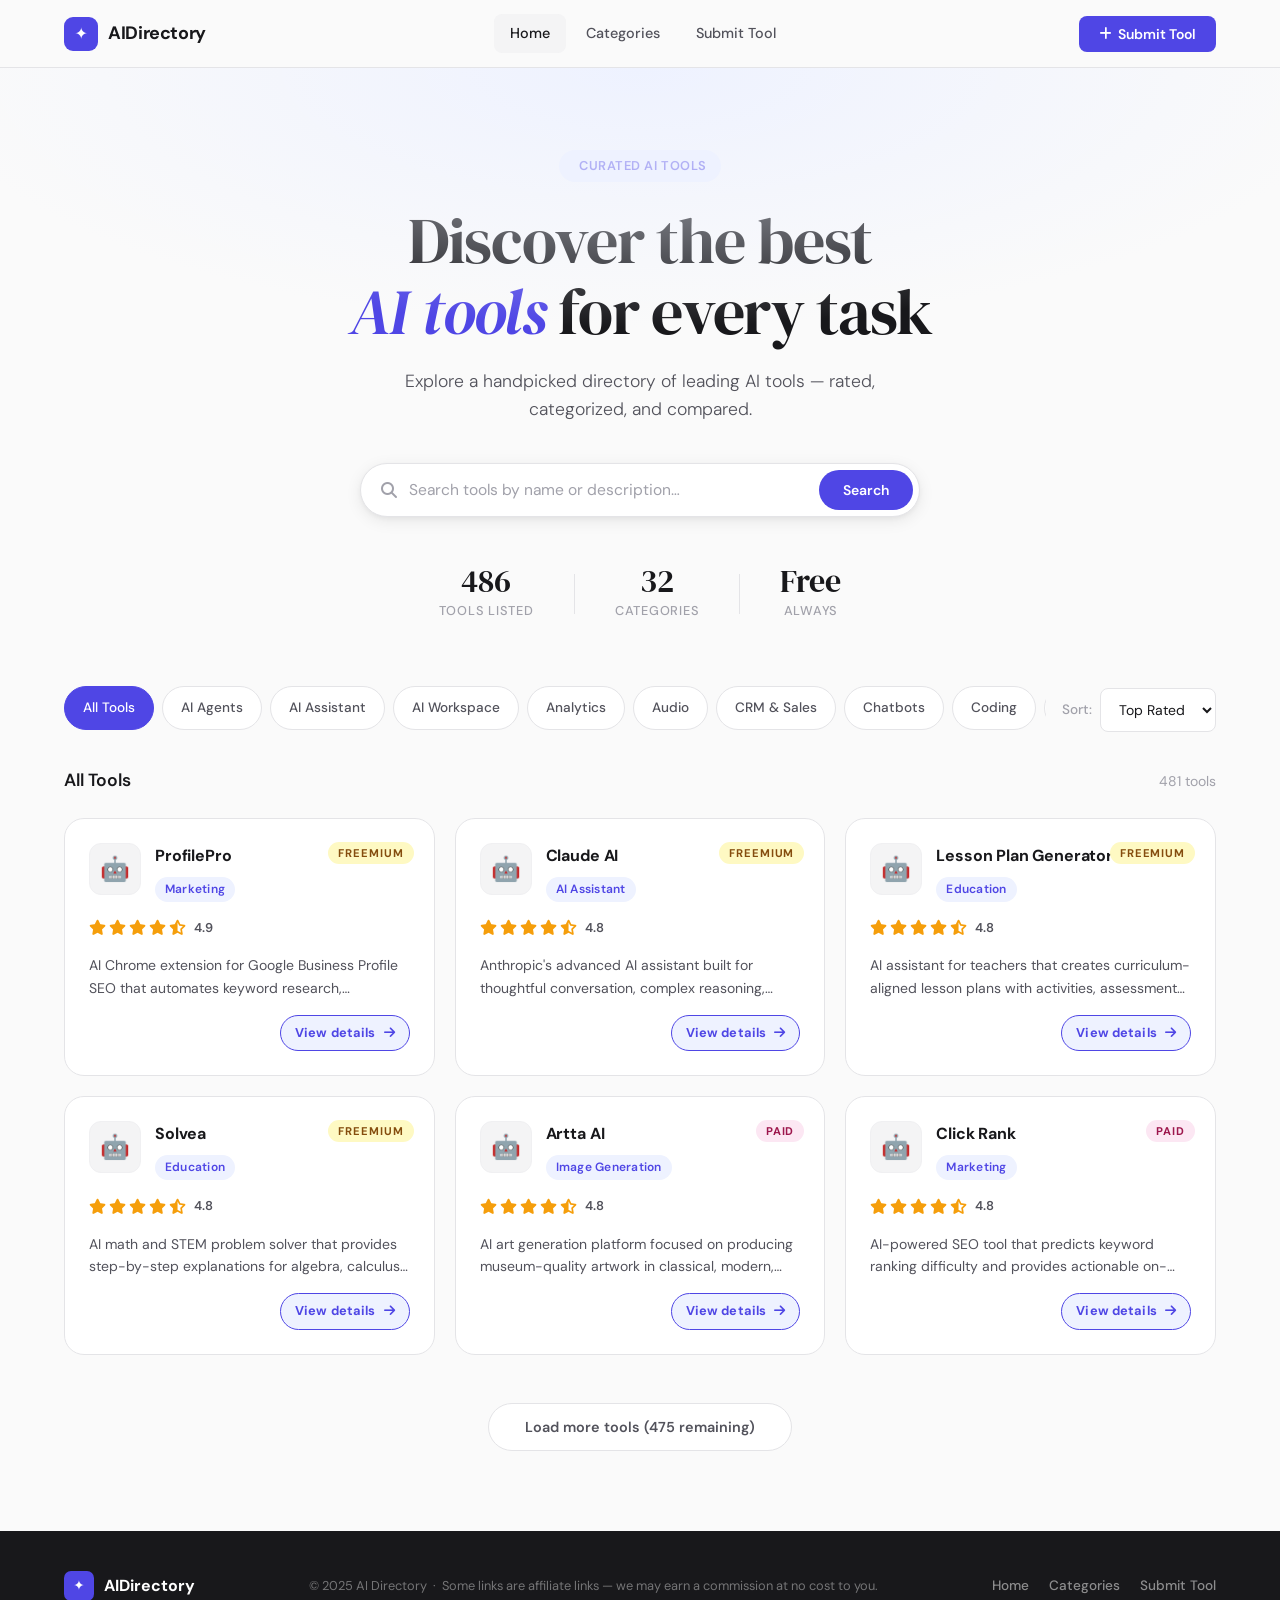
==== commit a388927a: "Update index.html" ====
--- a/index.html
+++ b/index.html
@@ -6,6 +6,14 @@
   <title>AI Tool Directory — Discover the Best AI Tools</title>
   <meta name="description" content="Find and compare the best AI tools for text generation, image creation, video, audio, and coding." />
 
+  <!-- Favicon -->
+  <link rel="icon" type="image/png" sizes="32x32" href="favicon-32x32.png" />
+  <link rel="icon" type="image/png" sizes="16x16" href="favicon-16x16.png" />
+  <link rel="apple-touch-icon" sizes="180x180" href="apple-touch-icon.png" />
+  <link rel="icon" href="favicon.ico" />
+
+
+  <!-- Google Analytics -->
   <script async src="https://www.googletagmanager.com/gtag/js?id=G-E45DKPYH9H"></script>
   <script>
     window.dataLayer = window.dataLayer || [];
@@ -119,9 +127,8 @@
       <span>AI<strong>Directory</strong></span>
     </div>
     <p class="footer__copy">
-      © 2026 AI Directory &nbsp;·&nbsp;
-      Chintan Parmar
-      we are not affiliated with any brand disclaimer
+      © 2025 AI Directory &nbsp;·&nbsp;
+      Some links are affiliate links — we may earn a commission at no cost to you.
     </p>
     <nav class="footer__links">
       <a href="index.html" class="footer__link">Home</a>
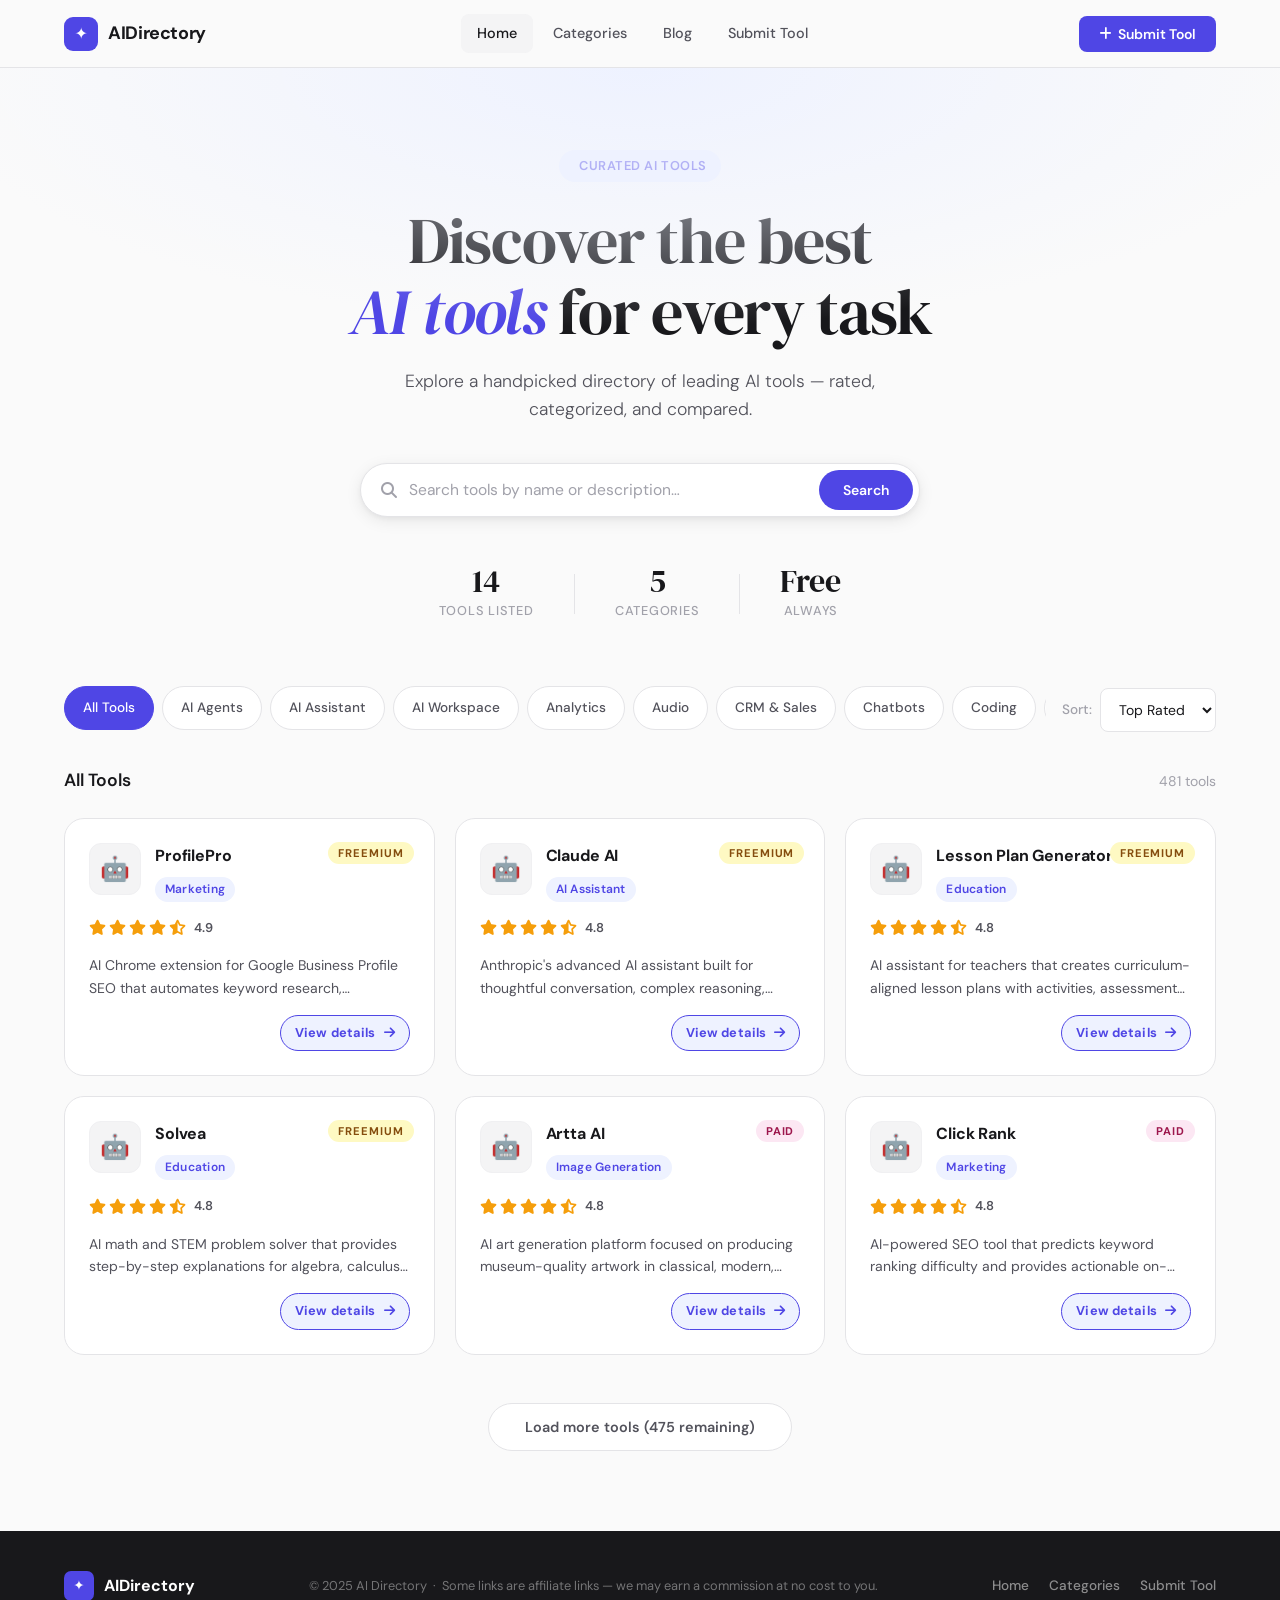
==== commit ddf544a0: "Update index.html" ====
--- a/index.html
+++ b/index.html
@@ -37,6 +37,7 @@
     <div class="nav__links" role="menubar">
       <a href="index.html" class="nav__link" role="menuitem">Home</a>
       <a href="category.html" class="nav__link" role="menuitem">Categories</a>
+      <a href="blog.html" class="nav__link" role="menuitem">Blog</a>
       <a href="#" class="nav__link btn-submit" role="menuitem">Submit Tool</a>
     </div>
     <div class="nav__actions">
@@ -52,6 +53,7 @@
   <ul class="nav__mobile-links">
     <li><a href="index.html" class="nav__mobile-link">Home</a></li>
     <li><a href="category.html" class="nav__mobile-link">Categories</a></li>
+    <li><a href="blog.html" class="nav__mobile-link">Blog</a></li>
     <li><a href="#" class="nav__mobile-link mobile-submit">Submit Tool</a></li>
   </ul>
 </div>
@@ -70,12 +72,12 @@
       </div>
       <div class="hero__stats">
         <div class="hero__stat">
-          <div class="hero__stat-num">486</div>
+          <div class="hero__stat-num">14</div>
           <div class="hero__stat-label">Tools Listed</div>
         </div>
         <div class="hero__stat-divider"></div>
         <div class="hero__stat">
-          <div class="hero__stat-num">32</div>
+          <div class="hero__stat-num">5</div>
           <div class="hero__stat-label">Categories</div>
         </div>
         <div class="hero__stat-divider"></div>
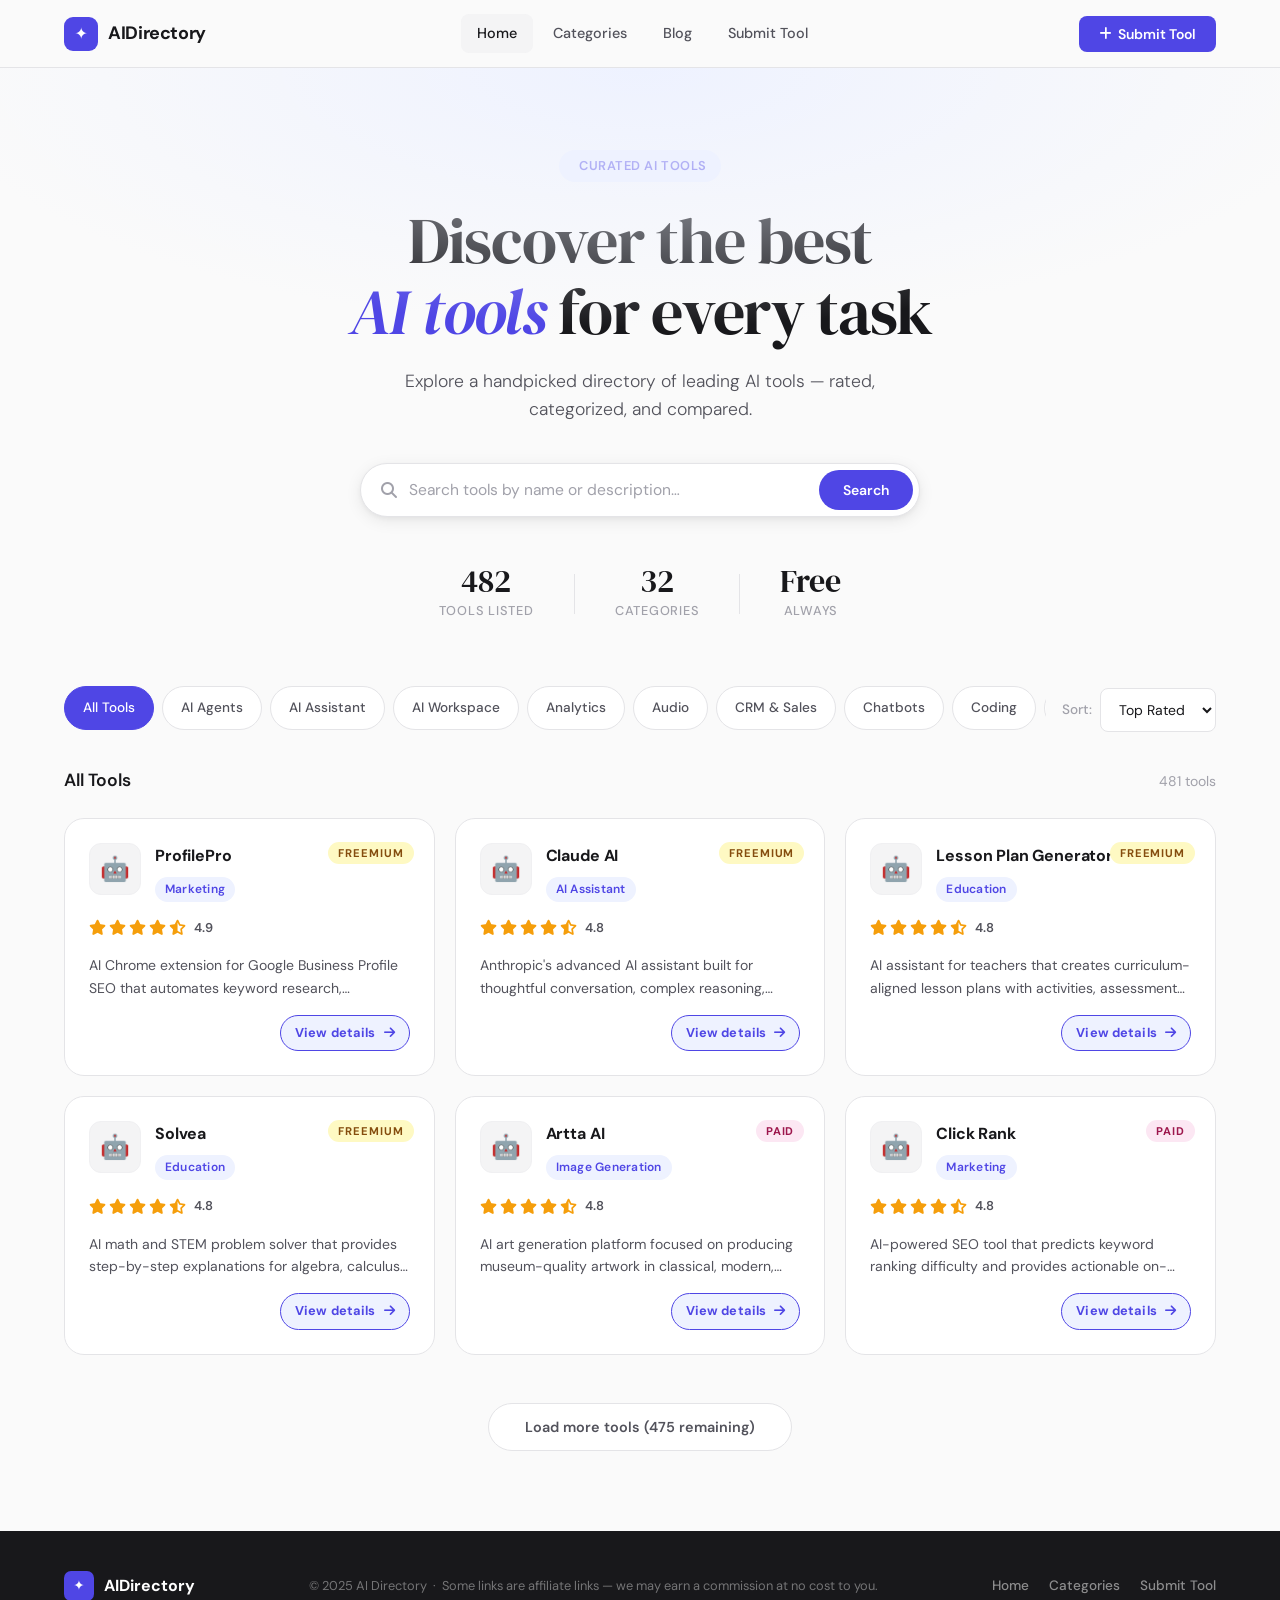
==== commit ee31f7cf: "Update index.html" ====
--- a/index.html
+++ b/index.html
@@ -72,12 +72,12 @@
       </div>
       <div class="hero__stats">
         <div class="hero__stat">
-          <div class="hero__stat-num">14</div>
+          <div class="hero__stat-num">482</div>
           <div class="hero__stat-label">Tools Listed</div>
         </div>
         <div class="hero__stat-divider"></div>
         <div class="hero__stat">
-          <div class="hero__stat-num">5</div>
+          <div class="hero__stat-num">32</div>
           <div class="hero__stat-label">Categories</div>
         </div>
         <div class="hero__stat-divider"></div>
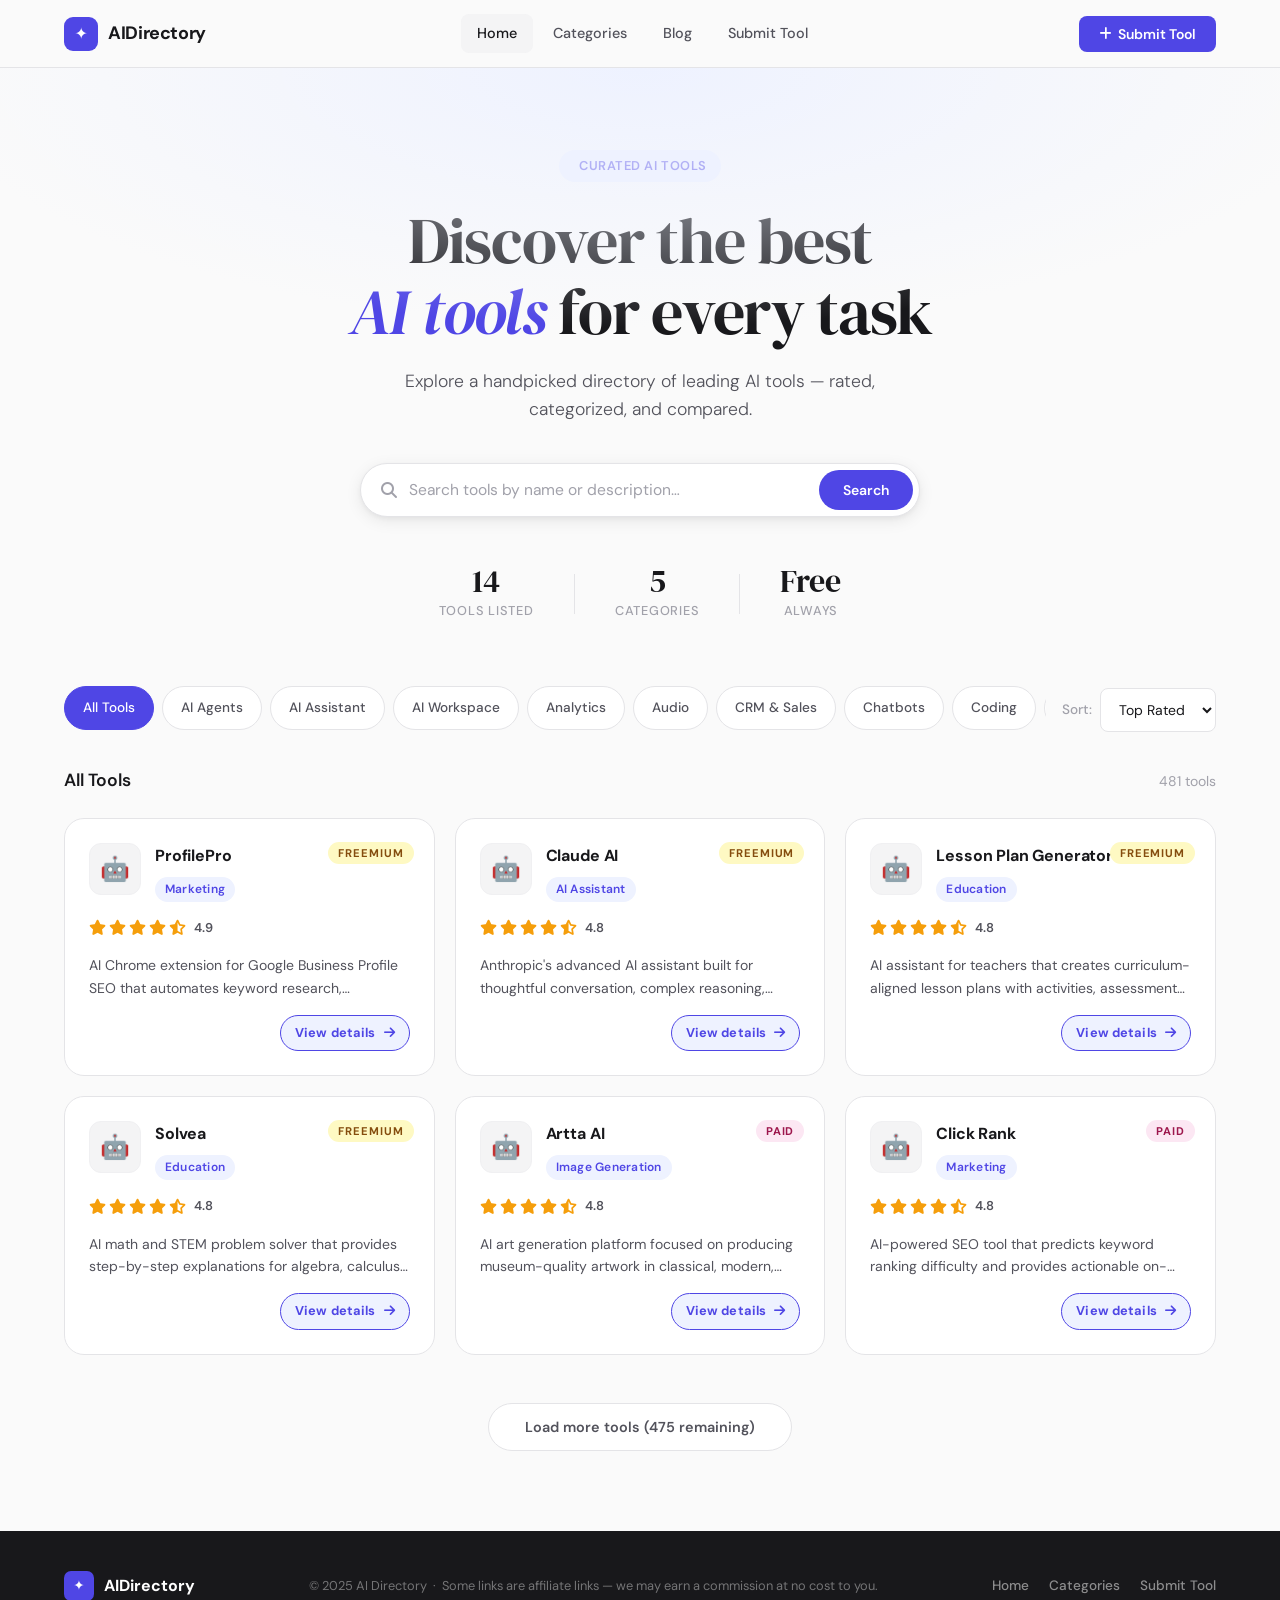
==== commit 6c7b1d94: "Update index.html" ====
--- a/index.html
+++ b/index.html
@@ -72,12 +72,12 @@
       </div>
       <div class="hero__stats">
         <div class="hero__stat">
-          <div class="hero__stat-num">482</div>
+          <div class="hero__stat-num">14</div>
           <div class="hero__stat-label">Tools Listed</div>
         </div>
         <div class="hero__stat-divider"></div>
         <div class="hero__stat">
-          <div class="hero__stat-num">32</div>
+          <div class="hero__stat-num">5</div>
           <div class="hero__stat-label">Categories</div>
         </div>
         <div class="hero__stat-divider"></div>
